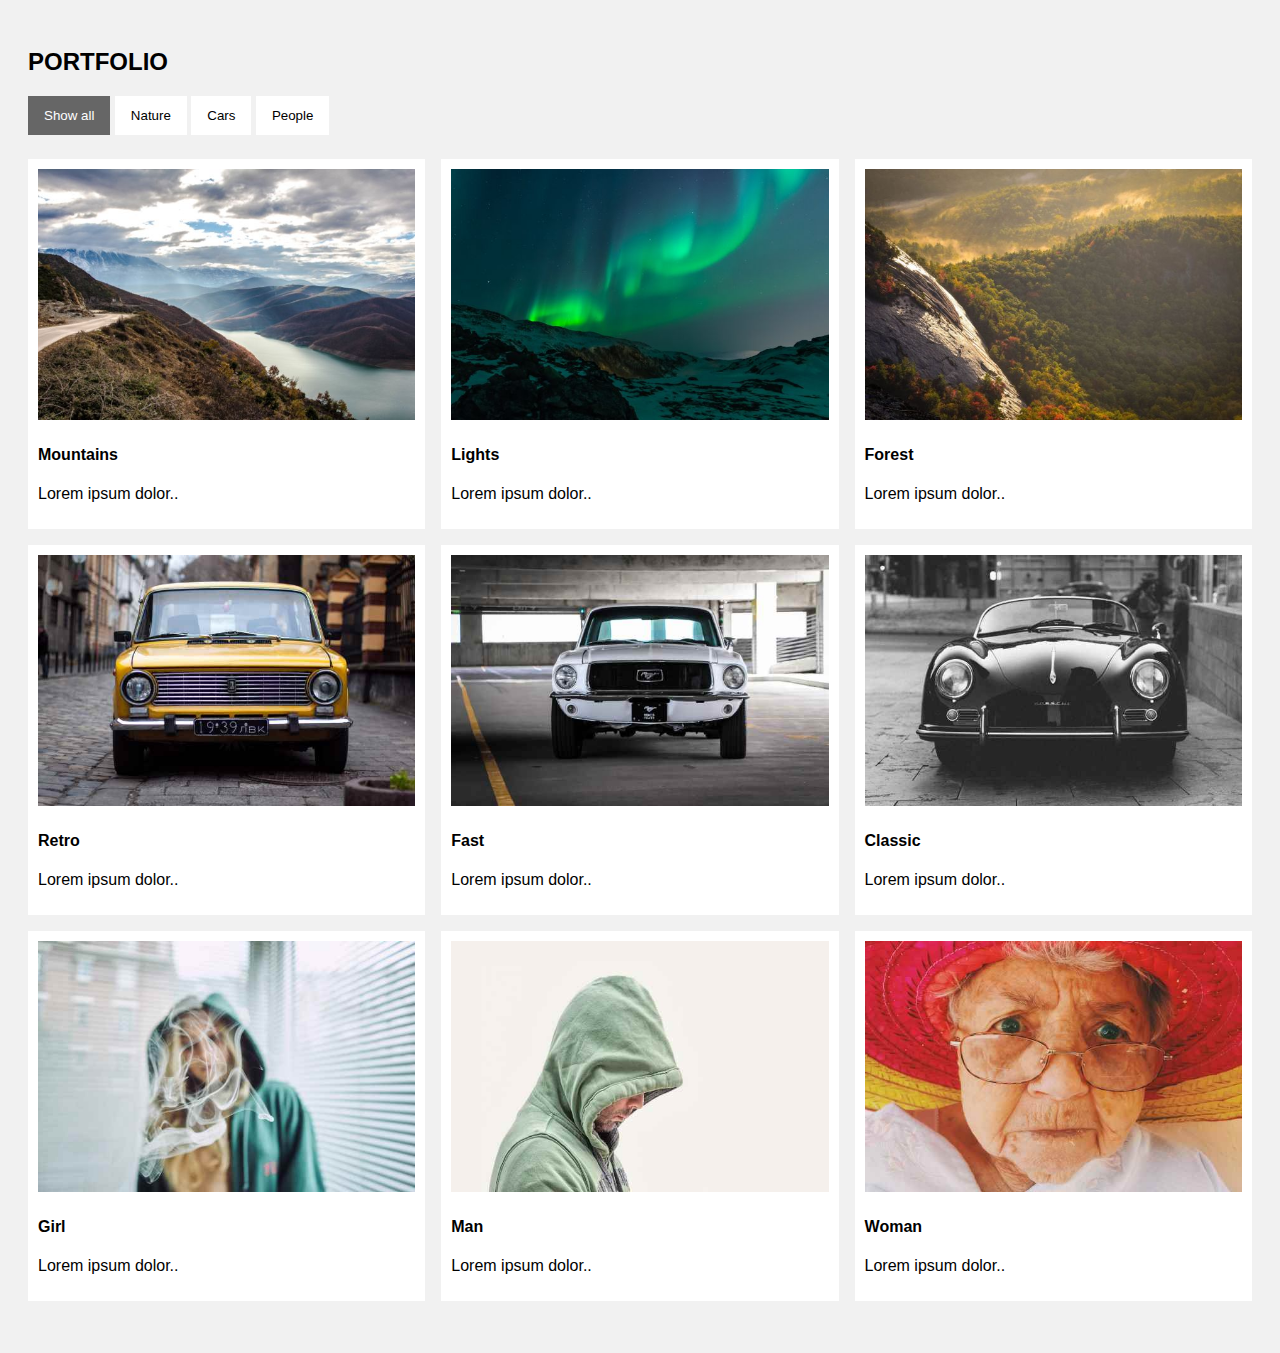
==== index.html @ 09fb045e "addes files" ====
<!DOCTYPE html>
<html>
<head>
	<title>Portfolio Gallery</title>
	<link rel="stylesheet" type="text/css" href="style.css">
</head>
<body>

<h2>PORTFOLIO</h2>
<div id="myBtnContainer">
  <button class="btn active" onclick="filterSelection('all')"> Show all</button>
  <button class="btn" onclick="filterSelection('nature')"> Nature</button>
  <button class="btn" onclick="filterSelection('cars')"> Cars</button>
  <button class="btn" onclick="filterSelection('people')"> People</button>
</div>

<!-- Portfolio Gallery Grid -->
<div class="row">
  <div class="column nature">
    <div class="content">
      <img src="images/mountains.jpg" alt="Mountains" style="width:100%">
      <h4>Mountains</h4>
      <p>Lorem ipsum dolor..</p>
    </div>
  </div>
  <div class="column nature">
    <div class="content">
      <img src="images/lights.jpg" alt="Lights" style="width:100%">
      <h4>Lights</h4>
      <p>Lorem ipsum dolor..</p>
    </div>
  </div>
  <div class="column nature">
    <div class="content">
      <img src="images/nature.jpg" alt="Nature" style="width:100%">
      <h4>Forest</h4>
      <p>Lorem ipsum dolor..</p>
    </div>
  </div>

  <div class="column cars">
    <div class="content">
      <img src="images/cars1.jpg" alt="Car" style="width:100%">
      <h4>Retro</h4>
      <p>Lorem ipsum dolor..</p>
    </div>
  </div>
  <div class="column cars">
    <div class="content">
      <img src="images/cars2.jpg" alt="Car" style="width:100%">
      <h4>Fast</h4>
      <p>Lorem ipsum dolor..</p>
    </div>
  </div>
  <div class="column cars">
    <div class="content">
      <img src="images/cars3.jpg" alt="Car" style="width:100%">
      <h4>Classic</h4>
      <p>Lorem ipsum dolor..</p>
    </div>
  </div>

  <div class="column people">
    <div class="content">
      <img src="images/people1.jpg" alt="People" style="width:100%">
      <h4>Girl</h4>
      <p>Lorem ipsum dolor..</p>
    </div>
  </div>
  <div class="column people">
    <div class="content">
      <img src="images/people2.jpg" alt="People" style="width:100%">
      <h4>Man</h4>
      <p>Lorem ipsum dolor..</p>
    </div>
  </div>
  <div class="column people">
    <div class="content">
      <img src="images/people3.jpg" alt="People" style="width:100%">
      <h4>Woman</h4>
      <p>Lorem ipsum dolor..</p>
    </div>
  </div>
<!-- END GRID -->
</div>

<script type="text/javascript" src="script.js"></script>
</body>
</html>
---- style.css ----
* {
  box-sizing: border-box;
}

body {
  background-color: #f1f1f1;
  padding: 20px;
  font-family: Arial;
}

/* Center website */
.main {
  max-width: 1000px;
  margin: auto;
}

h1 {
  font-size: 50px;
  word-break: break-all;
}

.row {
  margin: 8px -16px;
}

/* Add padding BETWEEN each column (if you want) */
.row,
.row > .column {
  padding: 8px;
}

/* Create three equal columns that floats next to each other */
.column {
  float: left;
  width: 33.33%;
  display: none; /* Hide columns by default */
}

/* Clear floats after rows */
.row:after {
  content: "";
  display: table;
  clear: both;
}

/* Content */
.content {
  background-color: white;
  padding: 10px;
}

/* The "show" class is added to the filtered elements */
.show {
  display: block;
}

/* Style the buttons */
.btn {
  border: none;
  outline: none;
  padding: 12px 16px;
  background-color: white;
  cursor: pointer;
}

/* Add a grey background color on mouse-over */
.btn:hover {
  background-color: #ddd;
}

/* Add a dark background color to the active button */
.btn.active {
  background-color: #666;
   color: white;
}
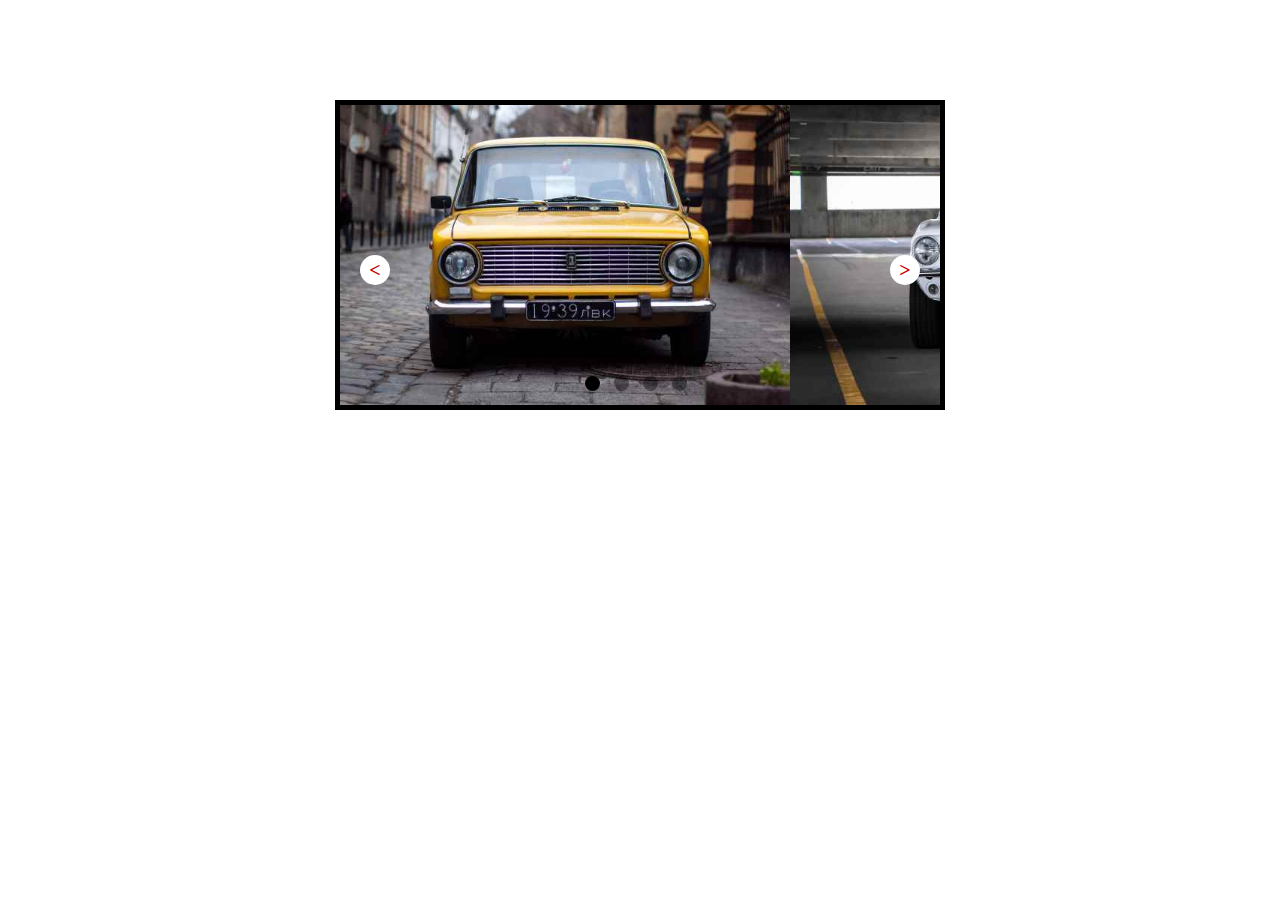
==== commit 05b9f8ea: "slick slider" ====
--- a/index.html
+++ b/index.html
@@ -1,88 +1,31 @@
 <!DOCTYPE html>
 <html>
 <head>
-	<title>Portfolio Gallery</title>
+	<title>Slider</title>
 	<link rel="stylesheet" type="text/css" href="style.css">
 </head>
 <body>
 
-<h2>PORTFOLIO</h2>
-<div id="myBtnContainer">
-  <button class="btn active" onclick="filterSelection('all')"> Show all</button>
-  <button class="btn" onclick="filterSelection('nature')"> Nature</button>
-  <button class="btn" onclick="filterSelection('cars')"> Cars</button>
-  <button class="btn" onclick="filterSelection('people')"> People</button>
+<div class="sliderContainer">
+	<div class="slide">
+	<img src="images/cars1.jpg" class="slideBox">
+	<img src="images/cars2.jpg" class="slideBox">
+	<img src="images/cars3.jpg" class="slideBox">
+	<img src="images/lights.jpg" class="slideBox last">
+</div>
+	<a href="javascript:void(0)" id="prev"> < </a>
+	<a href="javascript:void(0)" id="next"> > </a>
+
+	<div class="indicator">
+		<div class="active"></div>
+		<div class="active"></div>
+		<div class="active"></div>
+		<div class="active"></div>
+	</div>
+
 </div>
 
-<!-- Portfolio Gallery Grid -->
-<div class="row">
-  <div class="column nature">
-    <div class="content">
-      <img src="images/mountains.jpg" alt="Mountains" style="width:100%">
-      <h4>Mountains</h4>
-      <p>Lorem ipsum dolor..</p>
-    </div>
-  </div>
-  <div class="column nature">
-    <div class="content">
-      <img src="images/lights.jpg" alt="Lights" style="width:100%">
-      <h4>Lights</h4>
-      <p>Lorem ipsum dolor..</p>
-    </div>
-  </div>
-  <div class="column nature">
-    <div class="content">
-      <img src="images/nature.jpg" alt="Nature" style="width:100%">
-      <h4>Forest</h4>
-      <p>Lorem ipsum dolor..</p>
-    </div>
-  </div>
 
-  <div class="column cars">
-    <div class="content">
-      <img src="images/cars1.jpg" alt="Car" style="width:100%">
-      <h4>Retro</h4>
-      <p>Lorem ipsum dolor..</p>
-    </div>
-  </div>
-  <div class="column cars">
-    <div class="content">
-      <img src="images/cars2.jpg" alt="Car" style="width:100%">
-      <h4>Fast</h4>
-      <p>Lorem ipsum dolor..</p>
-    </div>
-  </div>
-  <div class="column cars">
-    <div class="content">
-      <img src="images/cars3.jpg" alt="Car" style="width:100%">
-      <h4>Classic</h4>
-      <p>Lorem ipsum dolor..</p>
-    </div>
-  </div>
-
-  <div class="column people">
-    <div class="content">
-      <img src="images/people1.jpg" alt="People" style="width:100%">
-      <h4>Girl</h4>
-      <p>Lorem ipsum dolor..</p>
-    </div>
-  </div>
-  <div class="column people">
-    <div class="content">
-      <img src="images/people2.jpg" alt="People" style="width:100%">
-      <h4>Man</h4>
-      <p>Lorem ipsum dolor..</p>
-    </div>
-  </div>
-  <div class="column people">
-    <div class="content">
-      <img src="images/people3.jpg" alt="People" style="width:100%">
-      <h4>Woman</h4>
-      <p>Lorem ipsum dolor..</p>
-    </div>
-  </div>
-<!-- END GRID -->
-</div>
 
 <script type="text/javascript" src="script.js"></script>
 </body>
--- a/style.css
+++ b/style.css
@@ -1,75 +1,90 @@
-* {
-  box-sizing: border-box;
+body {
+	margin: 0;
+	padding: 0;
+	box-sizing: border-box;
+}
+.red {
+	background-color: #c20302;
+}
+.blue {
+	background-color: blue;
+}
+.yellow {
+	background-color: yellow;
+}
+.pink {
+	background-color: pink;
 }
 
-body {
-  background-color: #f1f1f1;
-  padding: 20px;
-  font-family: Arial;
+.sliderContainer {
+	width: 600px;
+	margin: 100px auto;
+	overflow: hidden;
+	border: 5px solid #000000;
+	position: relative;
+	overflow: hidden;
 }
 
-/* Center website */
-.main {
-  max-width: 1000px;
-  margin: auto;
+.slide {
+	display: flex;
+	width: 100%;
+	height: 300px;
+	transition: 1s;
 }
 
-h1 {
-  font-size: 50px;
-  word-break: break-all;
+.slideBox {
+	transition: 1s;
 }
 
-.row {
-  margin: 8px -16px;
+#prev {
+	position: absolute;
+	top: 50%;
+	left: 20px;
+	font-size: 20px;
+	text-decoration: none;
+	width: 30px;
+	height: 30px;
+	border-radius: 100%;
+	background-color: #ffffff;
+	color: #c20302;
+	text-align: center;
+	line-height: 30px;
+	font-weight: bold;
 }
 
-/* Add padding BETWEEN each column (if you want) */
-.row,
-.row > .column {
-  padding: 8px;
+#next {
+	position: absolute;
+	top: 50%;
+	right: 20px;
+	font-size: 20px;
+	text-decoration: none;
+	width: 30px;
+	height: 30px;
+	border-radius: 100%;
+	background-color: #ffffff;
+	color: #c20302;
+	text-align: center;
+	line-height: 30px;
+	font-weight: bold;	
 }
 
-/* Create three equal columns that floats next to each other */
-.column {
-  float: left;
-  width: 33.33%;
-  display: none; /* Hide columns by default */
+.indicator {
+position: absolute;
+left: 40%;
+bottom: 10px;
 }
 
-/* Clear floats after rows */
-.row:after {
-  content: "";
-  display: table;
-  clear: both;
+.indicator div {
+	width: 15px;
+	height: 15px;
+	background-color: #000000;
+	border-radius: 100%;
+	display: inline-block;
+	margin: 0px 5px;
+	cursor: pointer;
+	opacity: 0.4;
 }
 
-/* Content */
-.content {
-  background-color: white;
-  padding: 10px;
-}
-
-/* The "show" class is added to the filtered elements */
-.show {
-  display: block;
-}
-
-/* Style the buttons */
-.btn {
-  border: none;
-  outline: none;
-  padding: 12px 16px;
-  background-color: white;
-  cursor: pointer;
-}
-
-/* Add a grey background color on mouse-over */
-.btn:hover {
-  background-color: #ddd;
-}
-
-/* Add a dark background color to the active button */
-.btn.active {
-  background-color: #666;
-   color: white;
+.indicator div.active {
+	opacity: 1;
 }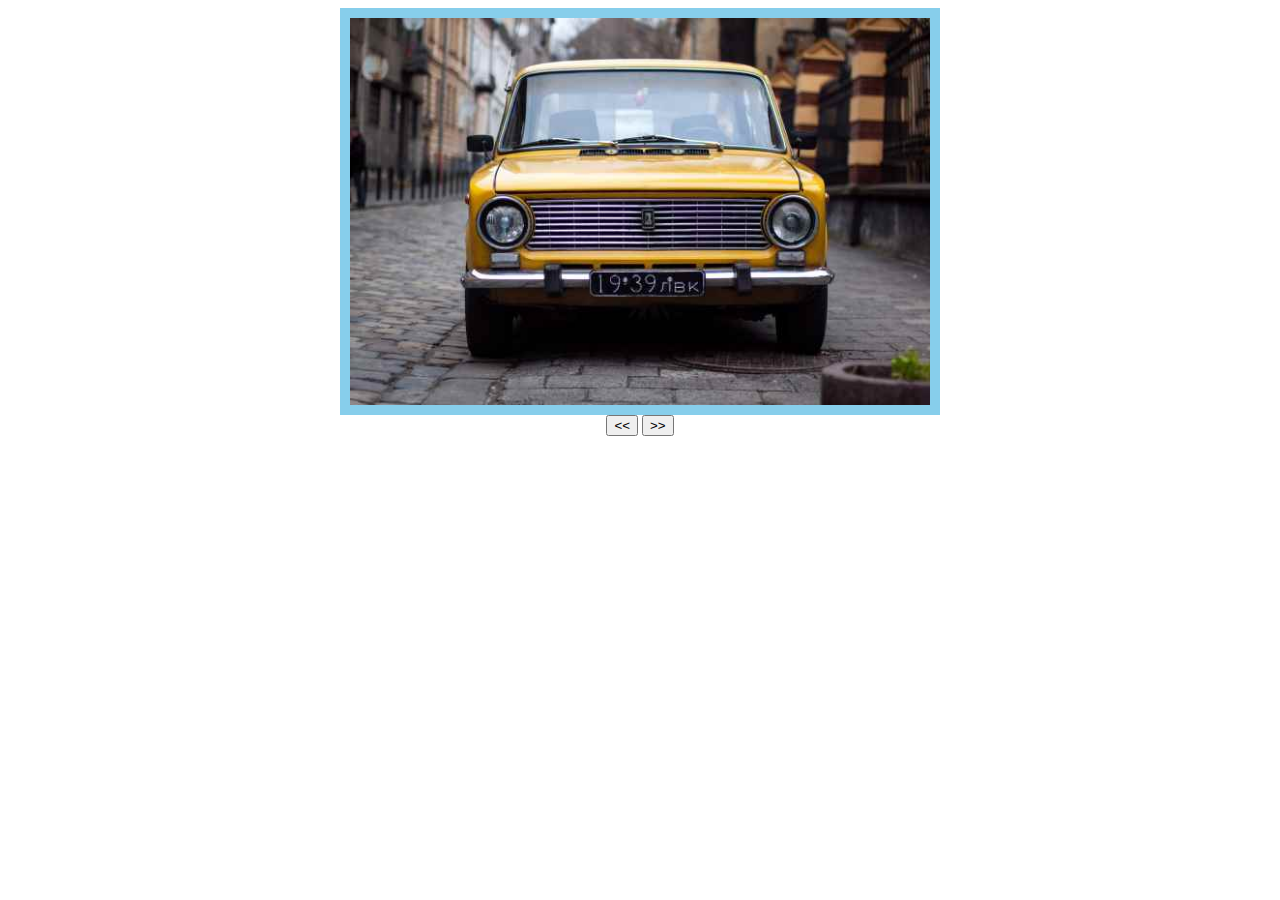
==== commit fabc4409: "infinite slider" ====
--- a/index.html
+++ b/index.html
@@ -6,27 +6,41 @@
 </head>
 <body>
 
-<div class="sliderContainer">
-	<div class="slide">
-	<img src="images/cars1.jpg" class="slideBox">
-	<img src="images/cars2.jpg" class="slideBox">
-	<img src="images/cars3.jpg" class="slideBox">
-	<img src="images/lights.jpg" class="slideBox last">
-</div>
-	<a href="javascript:void(0)" id="prev"> < </a>
-	<a href="javascript:void(0)" id="next"> > </a>
+	<div class="sliderContainer">
+		<div class="slider">
+			<div class="slide active">
+				<img src="images/cars1.jpg" class="img-fluid">
+			</div>
 
-	<div class="indicator">
-		<div class="active"></div>
-		<div class="active"></div>
-		<div class="active"></div>
-		<div class="active"></div>
+			<div class="slide">
+				<img src="images/cars2.jpg" class="img-fluid">
+			</div>
+
+			<div class="slide">
+				<img src="images/cars3.jpg" class="img-fluid">
+			</div>
+
+			<div class="slide">
+				<img src="images/lights.jpg" class="img-fluid">
+			</div>
+		</div>
+
+		<div class="slider-control">
+			<button id="prev"> << </button>
+			<button id="next"> >> </button>
+		</div>
+
+		<div class="slider-dots">
+			<div class="dot active"></div>
+			<div class="dot"></div>
+			<div class="dot"></div>
+			<div class="dot"></div>
+		</div>
+
 	</div>
 
-</div>
 
-
-
-<script type="text/javascript" src="script.js"></script>
+	<script src="jquery-3.5.1.js"></script>
+	<script src="script.js"></script>
 </body>
 </html>--- a/style.css
+++ b/style.css
@@ -1,90 +1,46 @@
-body {
-	margin: 0;
-	padding: 0;
-	box-sizing: border-box;
-}
-.red {
-	background-color: #c20302;
-}
-.blue {
-	background-color: blue;
-}
-.yellow {
-	background-color: yellow;
-}
-.pink {
-	background-color: pink;
+* {
+  box-sizing: border-box;
 }
 
-.sliderContainer {
-	width: 600px;
-	margin: 100px auto;
-	overflow: hidden;
-	border: 5px solid #000000;
-	position: relative;
-	overflow: hidden;
+body {
+  text-align: center;
+}
+
+.slider {
+  position: relative;
+  width: 600px;
+  height: 407px;
+  margin: auto;
+  overflow: hidden;
 }
 
 .slide {
-	display: flex;
-	width: 100%;
-	height: 300px;
-	transition: 1s;
+  width: 600px;
+  height: 407px;
+  position: absolute;
+  -webkit-transition: 0.6s ease;
+  transition: 0.6s ease;
+  -webkit-transform: translate(-100%, 0);
+          transform: translate(-100%, 0);
+}
+.slide.active {
+  -webkit-transform: translate(0, 0);
+          transform: translate(0, 0);
+}
+.slide.active ~ .slide {
+  -webkit-transform: translate(100%, 0);
+          transform: translate(100%, 0);
 }
 
-.slideBox {
-	transition: 1s;
+.slide {
+  text-align: left;
+  background: tomato;
+  color: white;
+  border: 10px solid skyblue;
 }
 
-#prev {
-	position: absolute;
-	top: 50%;
-	left: 20px;
-	font-size: 20px;
-	text-decoration: none;
-	width: 30px;
-	height: 30px;
-	border-radius: 100%;
-	background-color: #ffffff;
-	color: #c20302;
-	text-align: center;
-	line-height: 30px;
-	font-weight: bold;
-}
-
-#next {
-	position: absolute;
-	top: 50%;
-	right: 20px;
-	font-size: 20px;
-	text-decoration: none;
-	width: 30px;
-	height: 30px;
-	border-radius: 100%;
-	background-color: #ffffff;
-	color: #c20302;
-	text-align: center;
-	line-height: 30px;
-	font-weight: bold;	
-}
-
-.indicator {
-position: absolute;
-left: 40%;
-bottom: 10px;
-}
-
-.indicator div {
-	width: 15px;
-	height: 15px;
-	background-color: #000000;
-	border-radius: 100%;
-	display: inline-block;
-	margin: 0px 5px;
-	cursor: pointer;
-	opacity: 0.4;
-}
-
-.indicator div.active {
-	opacity: 1;
+img {
+	display: block;
+	max-width: 100%;
+	margin: auto;
 }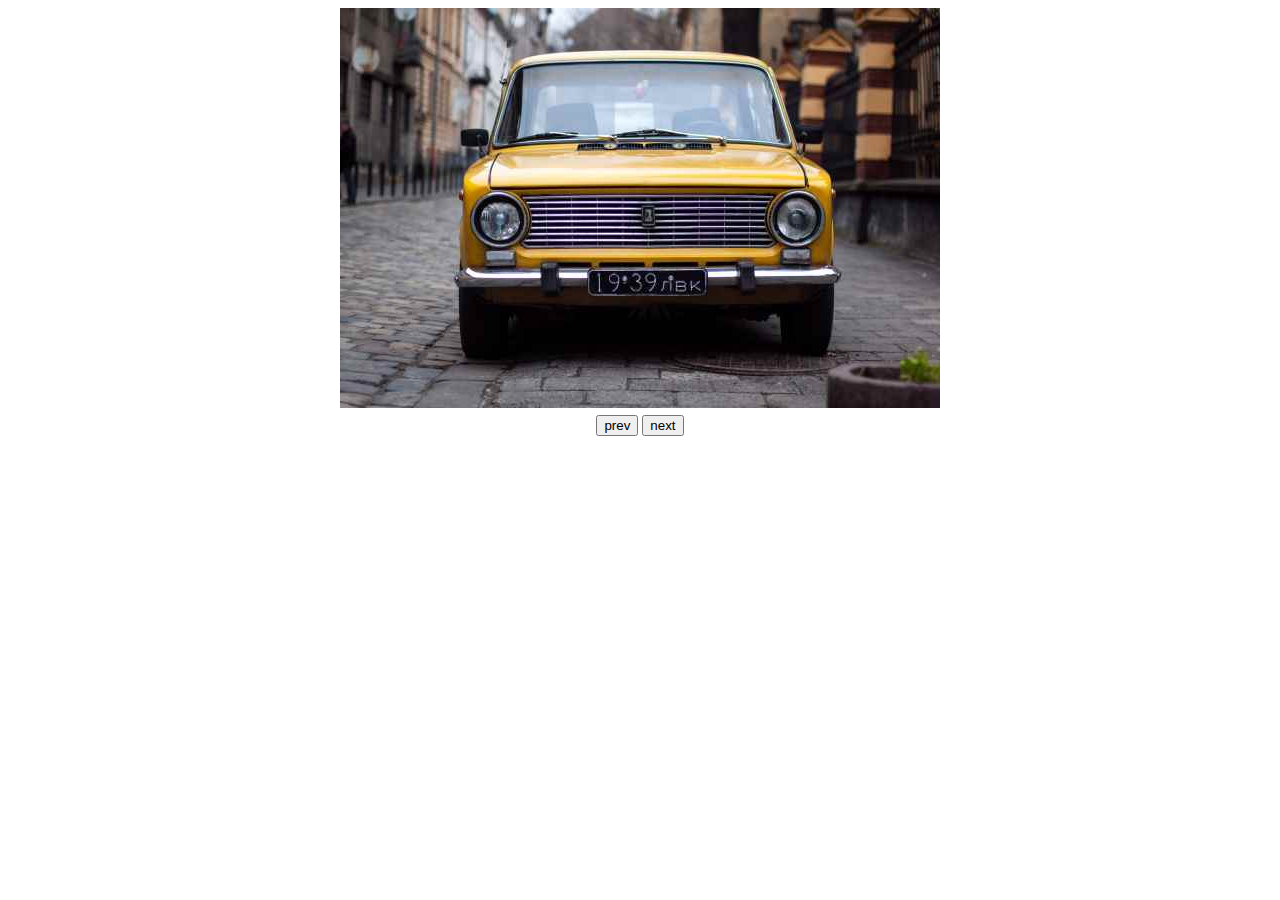
==== commit 1701e2bb: "slider with oop js" ====
--- a/index.html
+++ b/index.html
@@ -1,46 +1,31 @@
 <!DOCTYPE html>
 <html>
 <head>
-	<title>Slider</title>
+	<title>Carousel Slider</title>
 	<link rel="stylesheet" type="text/css" href="style.css">
 </head>
 <body>
 
-	<div class="sliderContainer">
-		<div class="slider">
-			<div class="slide active">
-				<img src="images/cars1.jpg" class="img-fluid">
+	<div class="mainContainer">
+		<div class="slideContainer">
+			<div class="slides active">
+				<img src="images/cars1.jpg">
 			</div>
-
-			<div class="slide">
-				<img src="images/cars2.jpg" class="img-fluid">
+			<div class="slides">
+				<img src="images/cars2.jpg">
 			</div>
-
-			<div class="slide">
-				<img src="images/cars3.jpg" class="img-fluid">
+			<div class="slides">
+				<img src="images/cars3.jpg">
 			</div>
-
-			<div class="slide">
-				<img src="images/lights.jpg" class="img-fluid">
+			<div class="slides">
+				<img src="images/lights.jpg">
 			</div>
 		</div>
-
-		<div class="slider-control">
-			<button id="prev"> << </button>
-			<button id="next"> >> </button>
-		</div>
-
-		<div class="slider-dots">
-			<div class="dot active"></div>
-			<div class="dot"></div>
-			<div class="dot"></div>
-			<div class="dot"></div>
-		</div>
-
+		<button id="prev">prev</button>
+		<button id="next">next</button>
 	</div>
 
-
-	<script src="jquery-3.5.1.js"></script>
-	<script src="script.js"></script>
+	<!-- <script type="text/javascript" src="script.js"></script> -->
+	<script type="text/javascript" src="script-oop.js"></script>
 </body>
 </html>--- a/style.css
+++ b/style.css
@@ -1,42 +1,26 @@
-* {
-  box-sizing: border-box;
+.mainContainer {
+	text-align: center;
+}
+.slideContainer {
+	overflow: hidden;
+	position: relative;
+	width: 600px;
+  height: 407px;
+  margin: auto;
 }
 
-body {
-  text-align: center;
+.slides {
+	position: absolute;
+	transform: translate(-100%, 0);
+	transition: 0.6s ease;
 }
 
-.slider {
-  position: relative;
-  width: 600px;
-  height: 407px;
-  margin: auto;
-  overflow: hidden;
+.slides.active {
+	transform: translate(0,0);
 }
 
-.slide {
-  width: 600px;
-  height: 407px;
-  position: absolute;
-  -webkit-transition: 0.6s ease;
-  transition: 0.6s ease;
-  -webkit-transform: translate(-100%, 0);
-          transform: translate(-100%, 0);
-}
-.slide.active {
-  -webkit-transform: translate(0, 0);
-          transform: translate(0, 0);
-}
-.slide.active ~ .slide {
-  -webkit-transform: translate(100%, 0);
-          transform: translate(100%, 0);
-}
-
-.slide {
-  text-align: left;
-  background: tomato;
-  color: white;
-  border: 10px solid skyblue;
+.slides.active ~ .slides {
+	transform: translate(100%, 0);
 }
 
 img {
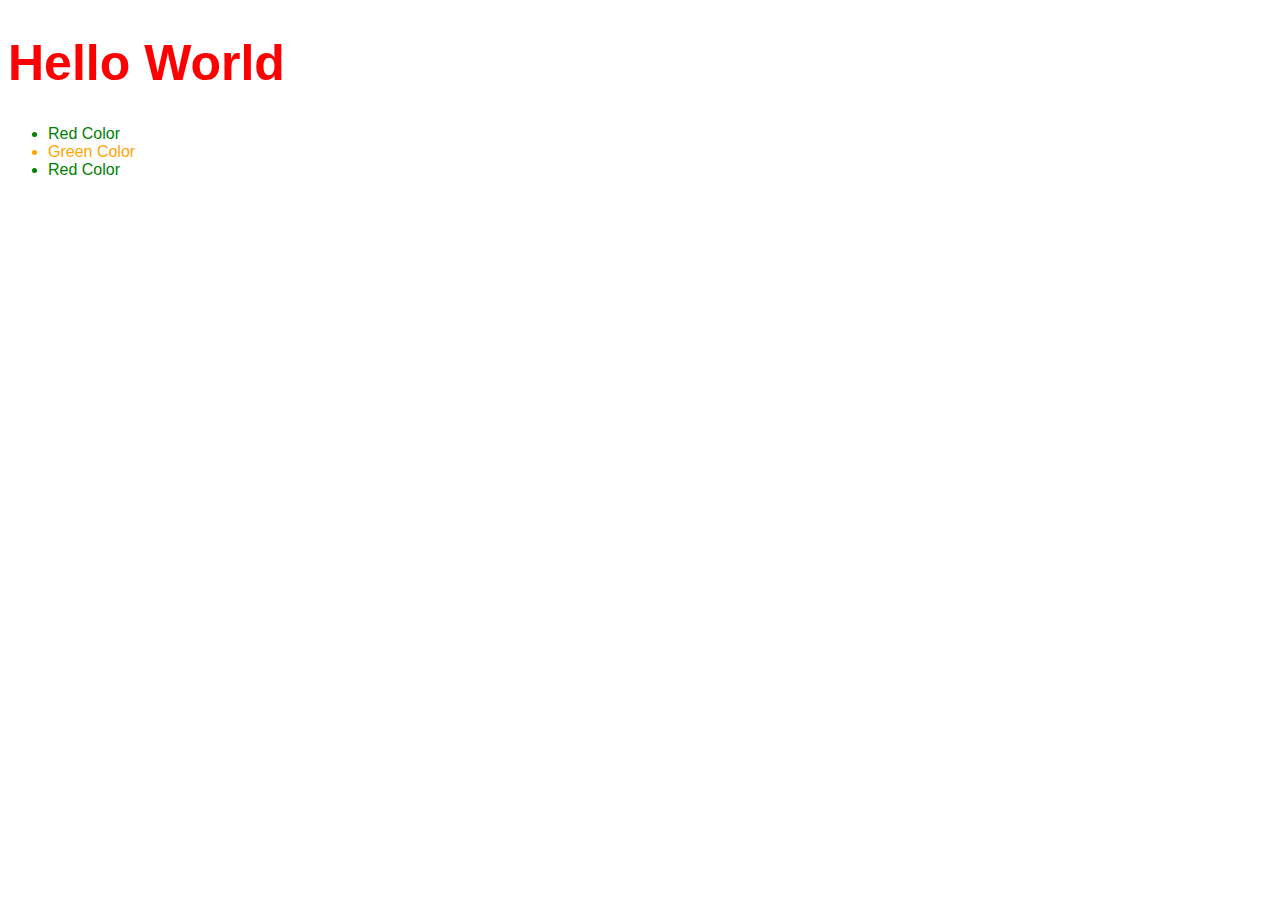
==== commit 49f4c38c: "basic clone of jquery" ====
--- a/index.html
+++ b/index.html
@@ -1,31 +1,30 @@
 <!DOCTYPE html>
 <html>
 <head>
-	<title>Carousel Slider</title>
+	<title>jQuery Basic Clone</title>
 	<link rel="stylesheet" type="text/css" href="style.css">
 </head>
+
+<style type="text/css">
+		.fo-50 {
+			font-size: 50px;
+		}
+
+		.fo-w {
+			font-weight: 400 !important;
+		}
+
+</style>
 <body>
 
-	<div class="mainContainer">
-		<div class="slideContainer">
-			<div class="slides active">
-				<img src="images/cars1.jpg">
-			</div>
-			<div class="slides">
-				<img src="images/cars2.jpg">
-			</div>
-			<div class="slides">
-				<img src="images/cars3.jpg">
-			</div>
-			<div class="slides">
-				<img src="images/lights.jpg">
-			</div>
-		</div>
-		<button id="prev">prev</button>
-		<button id="next">next</button>
-	</div>
+<h1 class="fo-w">Hello World</h1>
+<ul>
+	<li>Red Color</li>
+	<li>Green Color</li>
+	<li>Red Color</li>
+</ul>
 
-	<!-- <script type="text/javascript" src="script.js"></script> -->
-	<script type="text/javascript" src="script-oop.js"></script>
+<script type="text/javascript" src="customjQuery.js"></script>
+<script type="text/javascript" src="script.js"></script>
 </body>
 </html>